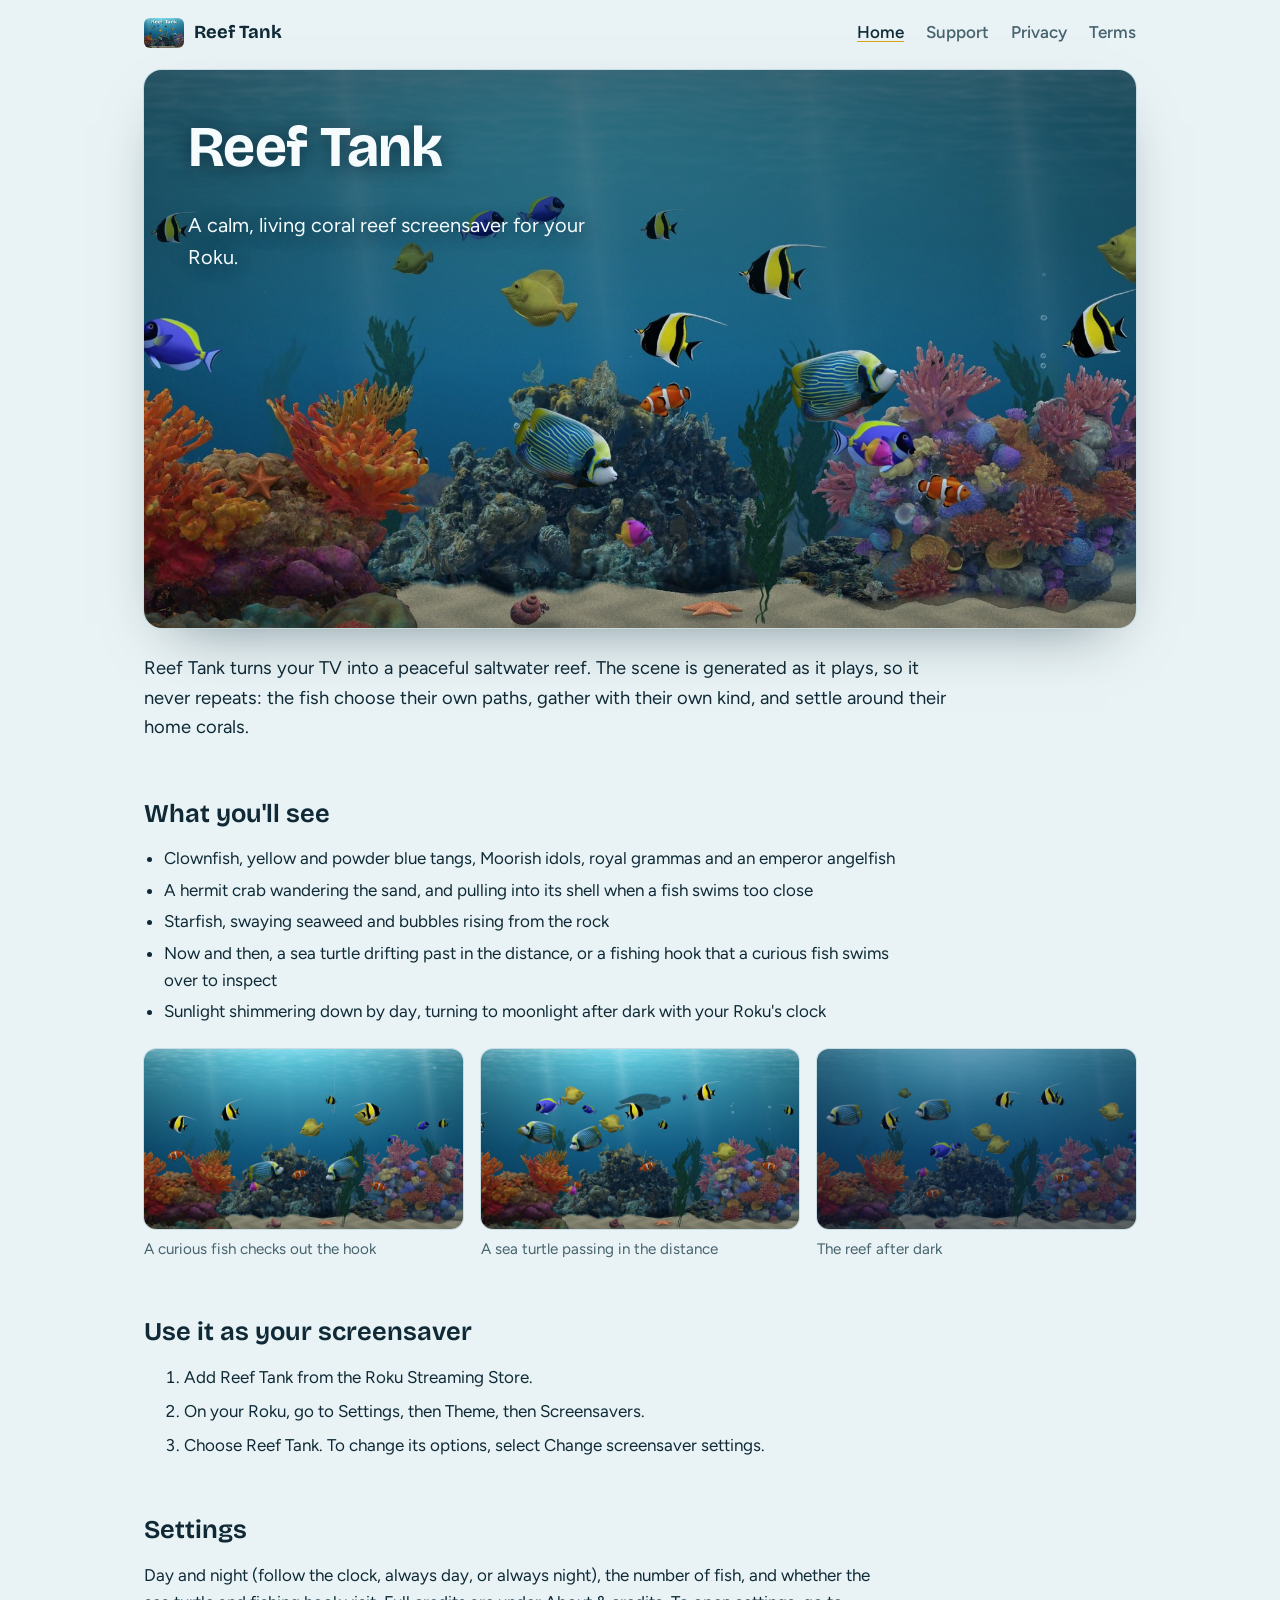
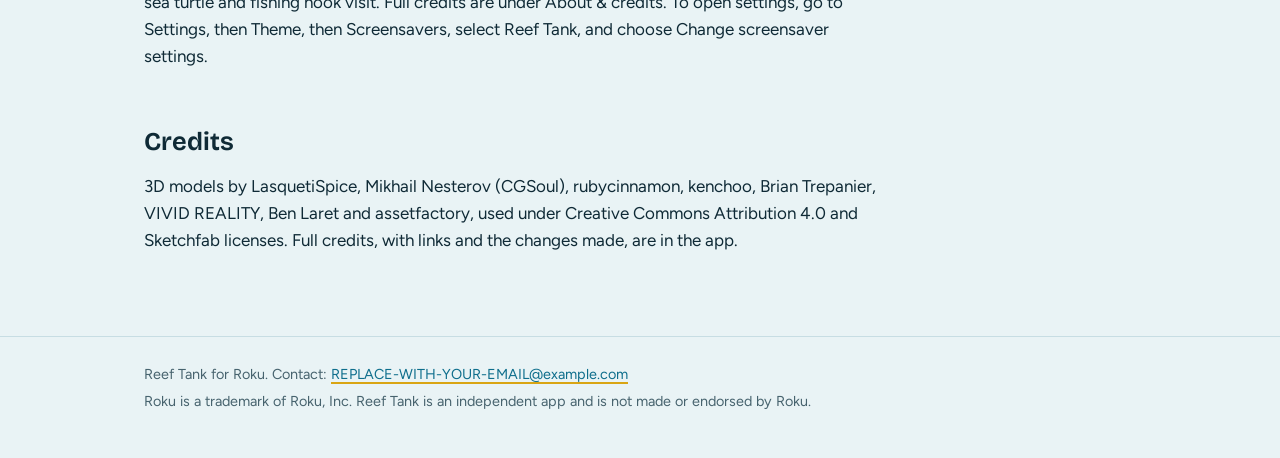
==== index.html @ bc829550 "Add files via upload" ====
<!doctype html>
<html lang="en">
<head>
<meta charset="utf-8">
<meta name="viewport" content="width=device-width, initial-scale=1">
<title>Reef Tank: a living coral reef for your Roku</title>
<meta name="description" content="A calm, generated coral reef aquarium screensaver for Roku.">
<link rel="icon" href="images/icon.jpg">
<link rel="preconnect" href="https://fonts.googleapis.com">
<link rel="preconnect" href="https://fonts.gstatic.com" crossorigin>
<link href="https://fonts.googleapis.com/css2?family=Bricolage+Grotesque:opsz,wght@12..96,600;12..96,700&family=Figtree:wght@400;550;650&display=swap" rel="stylesheet">
<link rel="stylesheet" href="styles.css">
</head>
<body>
<nav class="nav" aria-label="Site"><a class="brand" href="index.html"><img src="images/icon.jpg" alt="">Reef Tank</a><a href="index.html" aria-current="page">Home</a><a href="support.html">Support</a><a href="privacy.html">Privacy</a><a href="terms.html">Terms</a></nav>
<header class="tank"><figure><img src="images/daytime.jpg" alt="Reef Tank on a TV: tropical fish swimming over a coral reef in sunlit blue water" width="1600" height="900"><figcaption><h1>Reef Tank</h1><p>A calm, living coral reef screensaver for your Roku.</p></figcaption></figure></header>
<main>
<p class="lead">Reef Tank turns your TV into a peaceful saltwater reef. The scene is generated as it plays, so it never repeats: the fish choose their own paths, gather with their own kind, and settle around their home corals.</p>
<h2>What you'll see</h2>
<ul class="cast">
<li>Clownfish, yellow and powder blue tangs, Moorish idols, royal grammas and an emperor angelfish</li>
<li>A hermit crab wandering the sand, and pulling into its shell when a fish swims too close</li>
<li>Starfish, swaying seaweed and bubbles rising from the rock</li>
<li>Now and then, a sea turtle drifting past in the distance, or a fishing hook that a curious fish swims over to inspect</li>
<li>Sunlight shimmering down by day, turning to moonlight after dark with your Roku's clock</li>
</ul>
<ul class="shots">
<li><img src="images/hook.jpg" alt="A Moorish idol investigating a fishing hook above the reef" loading="lazy" width="1600" height="900"><span>A curious fish checks out the hook</span></li>
<li><img src="images/turtle.jpg" alt="A sea turtle drifting through the water behind the fish" loading="lazy" width="1600" height="900"><span>A sea turtle passing in the distance</span></li>
<li><img src="images/night.jpg" alt="The reef by moonlight, darker and calmer" loading="lazy" width="1600" height="900"><span>The reef after dark</span></li>
</ul>
<h2>Use it as your screensaver</h2>
<ol class="steps">
<li>Add Reef Tank from the Roku Streaming Store.</li>
<li>On your Roku, go to Settings, then Theme, then Screensavers.</li>
<li>Choose Reef Tank. To change its options, select Change screensaver settings.</li>
</ol>
<h2>Settings</h2>
<p>Day and night (follow the clock, always day, or always night), the number of fish, and whether the sea turtle and fishing hook visit. Full credits are under About &amp; credits. To open settings, go to Settings, then Theme, then Screensavers, select Reef Tank, and choose Change screensaver settings.</p>
<h2>Credits</h2>
<p>3D models by LasquetiSpice, Mikhail Nesterov (CGSoul), rubycinnamon, kenchoo, Brian Trepanier, VIVID REALITY, Ben Laret and assetfactory, used under Creative Commons Attribution 4.0 and Sketchfab licenses. Full credits, with links and the changes made, are in the app.</p>
</main>
<footer><div><p>Reef Tank for Roku. Contact: <a href="mailto:REPLACE-WITH-YOUR-EMAIL@example.com">REPLACE-WITH-YOUR-EMAIL@example.com</a></p><p>Roku is a trademark of Roku, Inc. Reef Tank is an independent app and is not made or endorsed by Roku.</p></div></footer>
</body>
</html>
---- styles.css ----
:root {
  --bg: #e9f3f5;
  --surface: #ffffff;
  --ink: #0f2a36;
  --muted: #47636e;
  --line: #c7dde3;
  --link: #0e6e8c;
  --gold: #d9a514;
  color-scheme: light;
}
@media (prefers-color-scheme: dark) {
  :root {
    --bg: #07202c;
    --surface: #0c2c3b;
    --ink: #dcedf1;
    --muted: #9bb9c2;
    --line: #1d4556;
    --link: #8fd3e0;
    --gold: #f2c230;
    color-scheme: dark;
  }
}
* { box-sizing: border-box; }
html { -webkit-text-size-adjust: 100%; }
body {
  margin: 0;
  background: var(--bg);
  color: var(--ink);
  font: 17px/1.6 "Figtree", system-ui, -apple-system, "Segoe UI", Roboto, sans-serif;
}
h1, h2, h3 { font-family: "Bricolage Grotesque", "Figtree", system-ui, sans-serif; line-height: 1.15; margin: 0 0 0.5em; }
h1 { font-size: clamp(2.2rem, 6vw, 3.6rem); font-weight: 700; letter-spacing: -0.01em; }
h2 { font-size: 1.6rem; font-weight: 650; margin-top: 2.2em; }
h3 { font-size: 1.15rem; font-weight: 650; margin-top: 1.6em; }
p, li { max-width: 68ch; }
a { color: var(--link); text-decoration-color: var(--gold); text-decoration-thickness: 2px; text-underline-offset: 3px; }
a:hover { text-decoration-color: var(--link); }
a:focus-visible { outline: 3px solid var(--gold); outline-offset: 3px; border-radius: 2px; }

.nav { max-width: 1040px; margin: 0 auto; padding: 18px 24px; display: flex; align-items: center; gap: 22px; flex-wrap: wrap; }
.nav .brand { display: flex; align-items: center; gap: 10px; font-family: "Bricolage Grotesque", sans-serif; font-weight: 700; font-size: 1.15rem; color: var(--ink); text-decoration: none; margin-right: auto; }
.nav .brand img { width: 40px; height: 30px; object-fit: cover; border-radius: 6px; }
.nav a:not(.brand) { text-decoration: none; color: var(--muted); font-weight: 550; }
.nav a[aria-current="page"] { color: var(--ink); text-decoration: underline; text-decoration-color: var(--gold); }

/* the tank itself is the hero: a framed pane of water with the title floating in it */
.tank { max-width: 1040px; margin: 4px auto 0; padding: 0 24px; }
.tank figure { position: relative; margin: 0; border-radius: 18px; overflow: hidden; box-shadow: 0 0 0 1px var(--line), 0 24px 60px -30px rgba(4, 30, 44, 0.55); }
.tank img { display: block; width: 100%; height: auto; }
.tank figcaption { position: absolute; left: 0; right: 0; top: 0; padding: clamp(18px, 4vw, 44px) clamp(18px, 4vw, 44px) clamp(40px, 8vw, 90px); color: #f3fbfd; text-shadow: 0 2px 18px rgba(2, 24, 36, 0.6); background: linear-gradient(to bottom, rgba(4, 34, 50, 0.62), rgba(4, 34, 50, 0.32) 60%, rgba(4, 34, 50, 0)); }
.tank figcaption p { font-size: clamp(1rem, 2vw, 1.25rem); max-width: 34ch; margin: 0; }
.tank h1 { color: #f6fcfd; }

main { max-width: 1040px; margin: 0 auto; padding: 8px 24px 64px; }
.lead { font-size: 1.15rem; color: var(--ink); }
.shots { display: grid; grid-template-columns: repeat(auto-fit, minmax(280px, 1fr)); gap: 18px; margin: 1.4em 0 0; padding: 0; list-style: none; }
.shots li { max-width: none; margin: 0; }
.shots img { width: 100%; height: auto; display: block; border-radius: 12px; box-shadow: 0 0 0 1px var(--line); }
.shots span { display: block; margin-top: 8px; color: var(--muted); font-size: 0.95rem; }
.cast { padding-left: 1.2em; }
.cast li { margin: 0.25em 0; }
.steps li { margin: 0.4em 0; }
.legal { max-width: 760px; }
.legal p strong { color: var(--ink); }
.contact { background: var(--surface); border: 1px solid var(--line); border-radius: 14px; padding: 18px 22px; max-width: 560px; }
.contact a { font-weight: 650; font-size: 1.1rem; }
footer { border-top: 1px solid var(--line); color: var(--muted); font-size: 0.9rem; }
footer div { max-width: 1040px; margin: 0 auto; padding: 22px 24px 40px; }
footer p { margin: 0.3em 0; max-width: none; }
@media (prefers-reduced-motion: reduce) { * { scroll-behavior: auto !important; } }
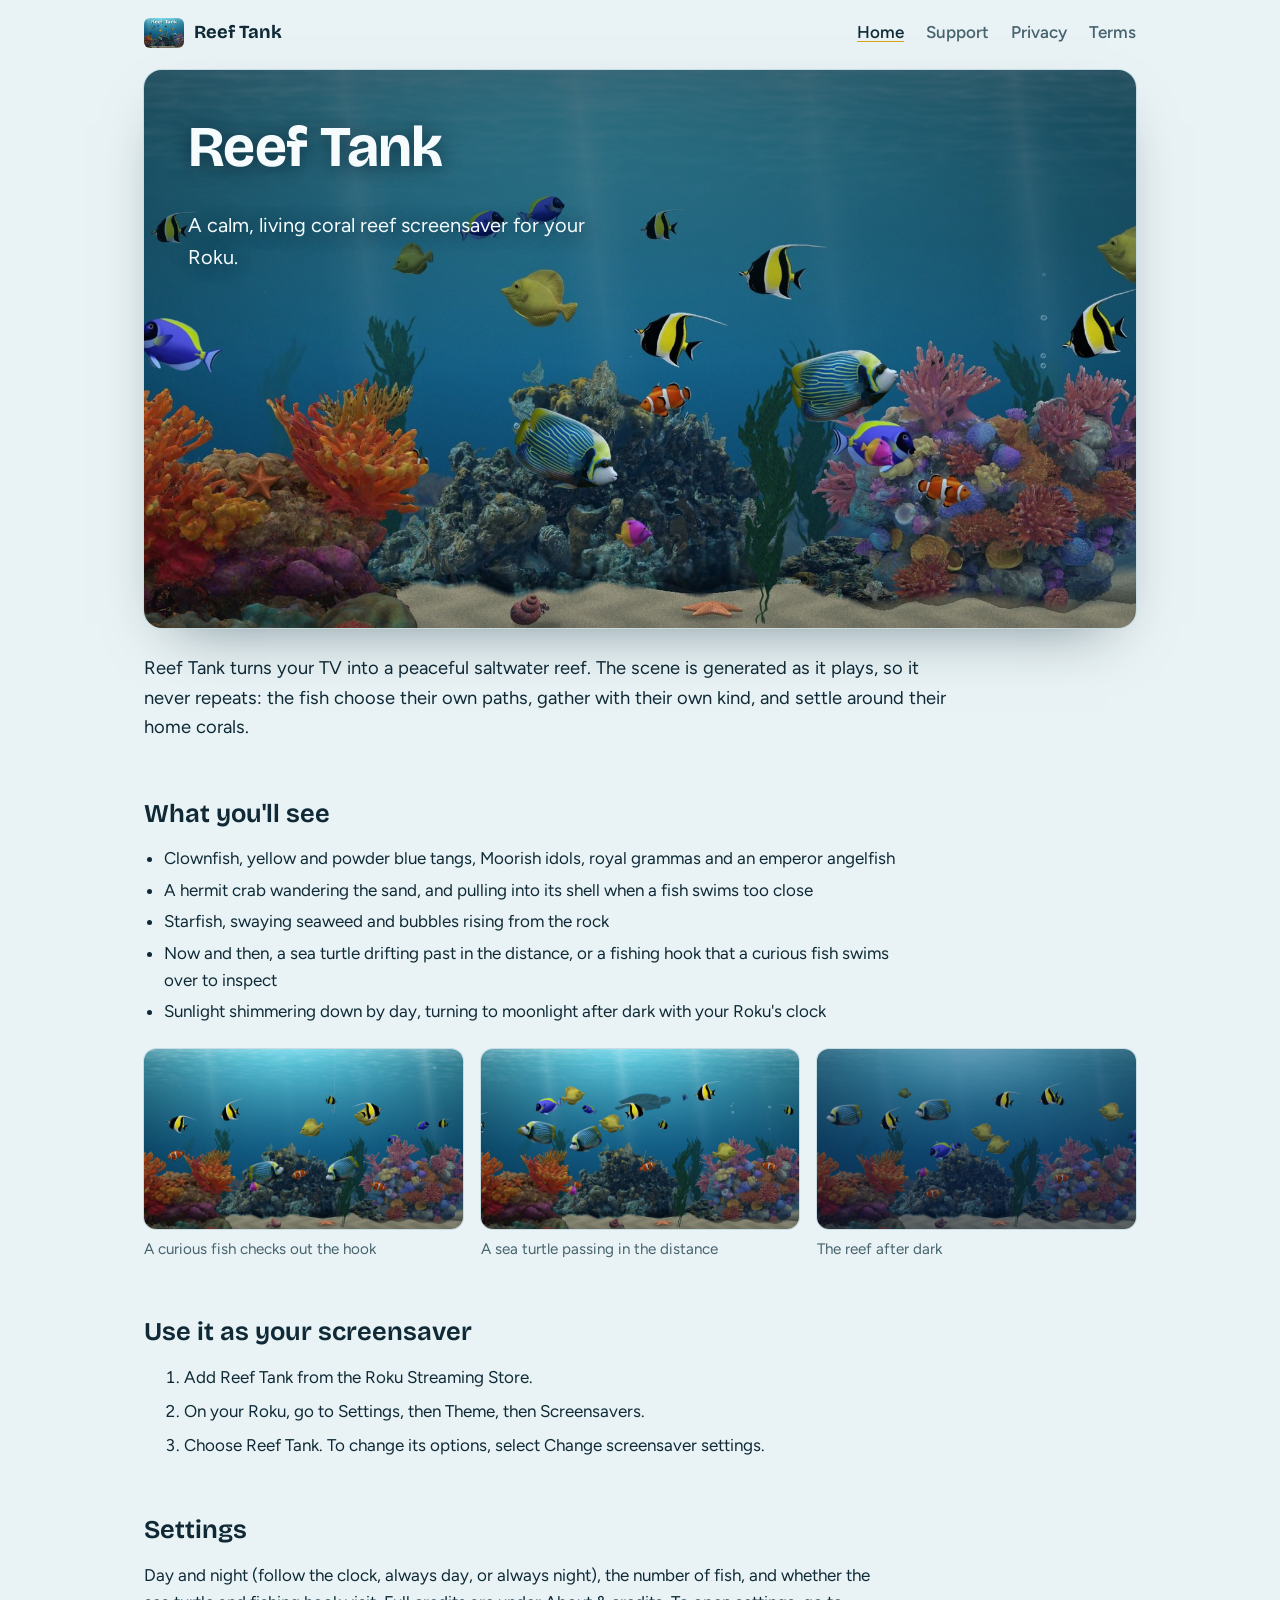
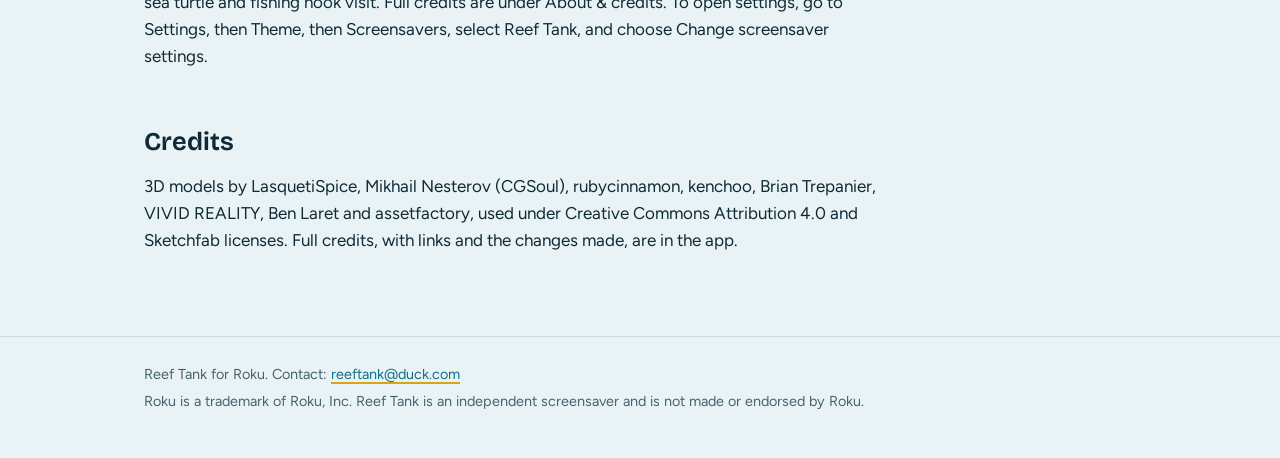
==== commit 5340bdd8: "Add files via upload" ====
--- a/index.html
+++ b/index.html
@@ -40,6 +40,6 @@
 <h2>Credits</h2>
 <p>3D models by LasquetiSpice, Mikhail Nesterov (CGSoul), rubycinnamon, kenchoo, Brian Trepanier, VIVID REALITY, Ben Laret and assetfactory, used under Creative Commons Attribution 4.0 and Sketchfab licenses. Full credits, with links and the changes made, are in the app.</p>
 </main>
-<footer><div><p>Reef Tank for Roku. Contact: <a href="mailto:REPLACE-WITH-YOUR-EMAIL@example.com">REPLACE-WITH-YOUR-EMAIL@example.com</a></p><p>Roku is a trademark of Roku, Inc. Reef Tank is an independent app and is not made or endorsed by Roku.</p></div></footer>
+<footer><div><p>Reef Tank for Roku. Contact: <a href="mailto:reeftank@duck.com">reeftank@duck.com</a></p><p>Roku is a trademark of Roku, Inc. Reef Tank is an independent screensaver and is not made or endorsed by Roku.</p></div></footer>
 </body>
 </html>
